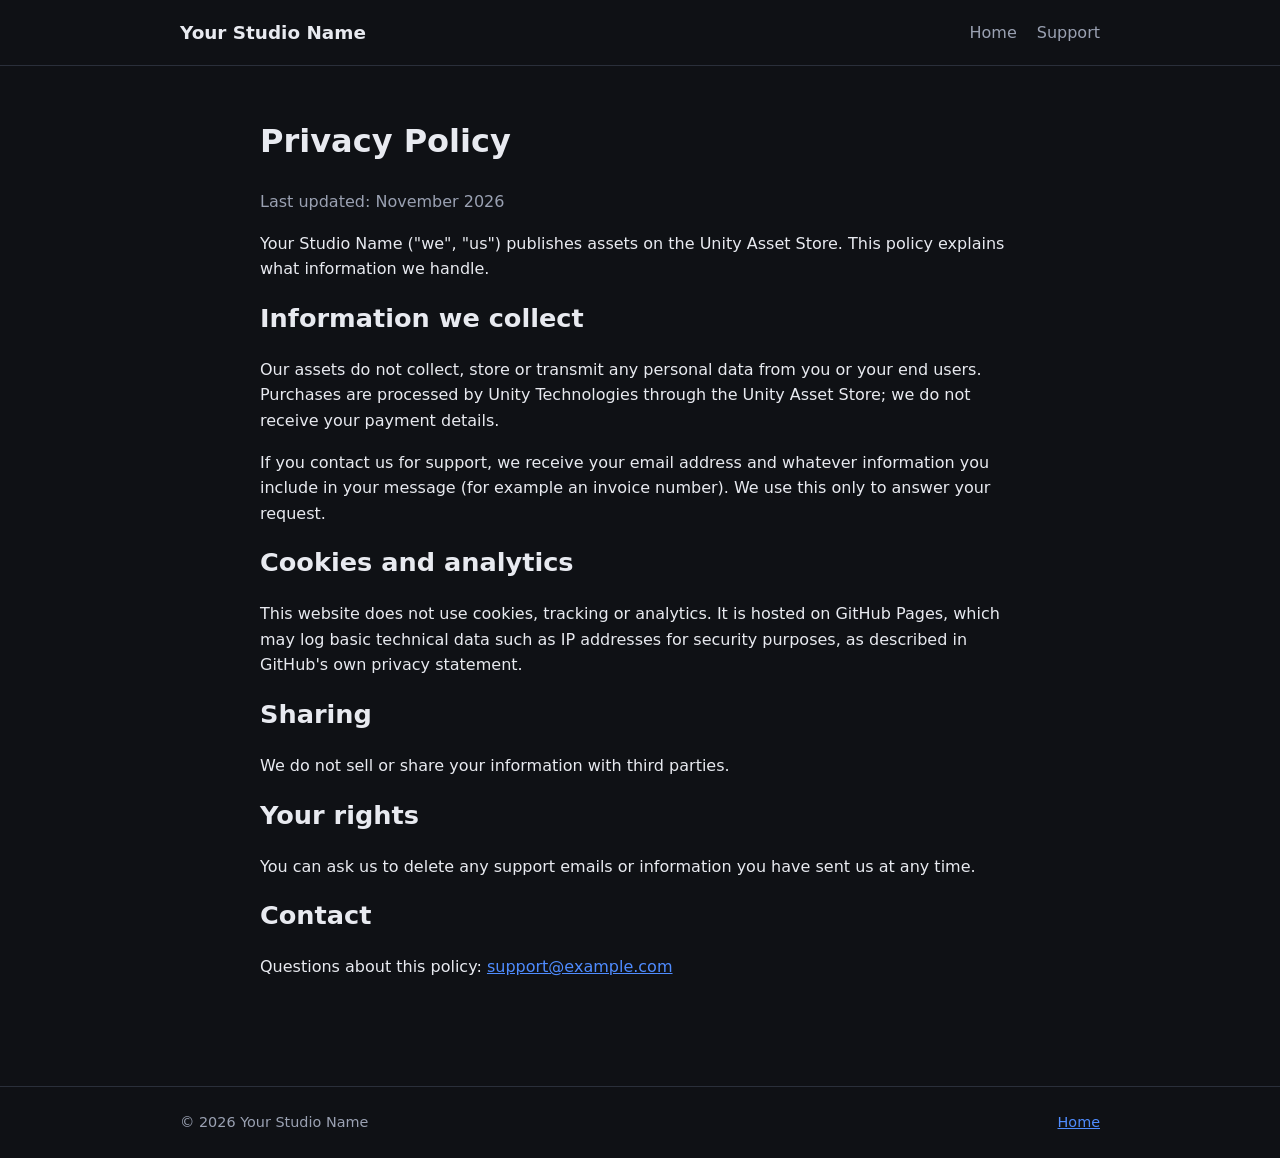
==== privacy.html @ 952645e7 "Add Unity publisher website Co-Authored-By: Claude Opus 5.5 <noreply@anthropic.com>" ====
<!doctype html>
<html lang="en">
<head>
  <meta charset="utf-8">
  <meta name="viewport" content="width=device-width, initial-scale=1">
  <title>Privacy Policy | Studio</title>
  <link rel="stylesheet" href="style.css">
</head>
<body>
  <header>
    <div class="wrap">
      <nav>
        <a class="logo" href="index.html" data-field="studioName">Your Studio Name</a>
        <ul>
          <li><a href="index.html">Home</a></li>
          <li><a href="index.html#support">Support</a></li>
        </ul>
      </nav>
    </div>
  </header>

  <main class="wrap legal">
    <h1>Privacy Policy</h1>
    <p class="muted">Last updated: <span id="updated">November 2026</span></p>

    <p><span data-field="studioName"></span> ("we", "us") publishes assets on the Unity Asset Store. This policy explains what information we handle.</p>

    <h2>Information we collect</h2>
    <p>Our assets do not collect, store or transmit any personal data from you or your end users. Purchases are processed by Unity Technologies through the Unity Asset Store; we do not receive your payment details.</p>
    <p>If you contact us for support, we receive your email address and whatever information you include in your message (for example an invoice number). We use this only to answer your request.</p>

    <h2>Cookies and analytics</h2>
    <p>This website does not use cookies, tracking or analytics. It is hosted on GitHub Pages, which may log basic technical data such as IP addresses for security purposes, as described in GitHub's own privacy statement.</p>

    <h2>Sharing</h2>
    <p>We do not sell or share your information with third parties.</p>

    <h2>Your rights</h2>
    <p>You can ask us to delete any support emails or information you have sent us at any time.</p>

    <h2>Contact</h2>
    <p>Questions about this policy: <a data-email href="#"></a></p>
  </main>

  <footer>
    <div class="wrap">
      <span>&copy; <span id="year"></span> <span data-field="studioName"></span></span>
      <a href="index.html">Home</a>
    </div>
  </footer>

  <script src="config.js"></script>
  <script src="site.js"></script>
</body>
</html>
---- style.css ----
:root {
  --bg: #0f1115;
  --surface: #181b22;
  --border: #2a2f3a;
  --text: #e8eaf0;
  --muted: #9aa1b2;
  --accent: #4f8cff;
}
* { box-sizing: border-box; }
body {
  margin: 0;
  font-family: system-ui, -apple-system, "Segoe UI", Roboto, sans-serif;
  background: var(--bg);
  color: var(--text);
  line-height: 1.6;
}
a { color: var(--accent); }
.wrap { max-width: 960px; margin: 0 auto; padding: 0 20px; }
header { border-bottom: 1px solid var(--border); }
nav { display: flex; justify-content: space-between; align-items: center; padding: 18px 0; gap: 12px; flex-wrap: wrap; }
.logo { font-weight: 700; font-size: 1.15rem; color: var(--text); text-decoration: none; }
nav ul { list-style: none; display: flex; gap: 20px; margin: 0; padding: 0; }
nav ul a { color: var(--muted); text-decoration: none; }
nav ul a:hover { color: var(--text); }
.hero { padding: 80px 0 60px; }
.hero h1 { font-size: clamp(2rem, 5vw, 3rem); margin: 0 0 12px; line-height: 1.15; }
.hero p { color: var(--muted); font-size: 1.15rem; max-width: 620px; margin: 0 0 28px; }
.btn { display: inline-block; padding: 12px 22px; border-radius: 8px; background: var(--accent); color: #fff; text-decoration: none; font-weight: 600; margin-right: 10px; margin-bottom: 10px; }
.btn.secondary { background: transparent; border: 1px solid var(--border); color: var(--text); }
section { padding: 40px 0; }
h2 { font-size: 1.6rem; margin: 0 0 18px; }
.grid { display: grid; grid-template-columns: repeat(auto-fill, minmax(260px, 1fr)); gap: 16px; }
.card { display: block; background: var(--surface); border: 1px solid var(--border); border-radius: 12px; padding: 22px; color: var(--text); text-decoration: none; }
a.card:hover { border-color: var(--accent); }
.card h3 { margin: 0 0 8px; }
.card p { margin: 0; color: var(--muted); }
.muted { color: var(--muted); }
.legal { max-width: 760px; padding: 50px 0; }
.legal h1 { margin-top: 0; }
footer { border-top: 1px solid var(--border); padding: 24px 0; color: var(--muted); font-size: .9rem; margin-top: 40px; }
footer .wrap { display: flex; justify-content: space-between; flex-wrap: wrap; gap: 10px; }
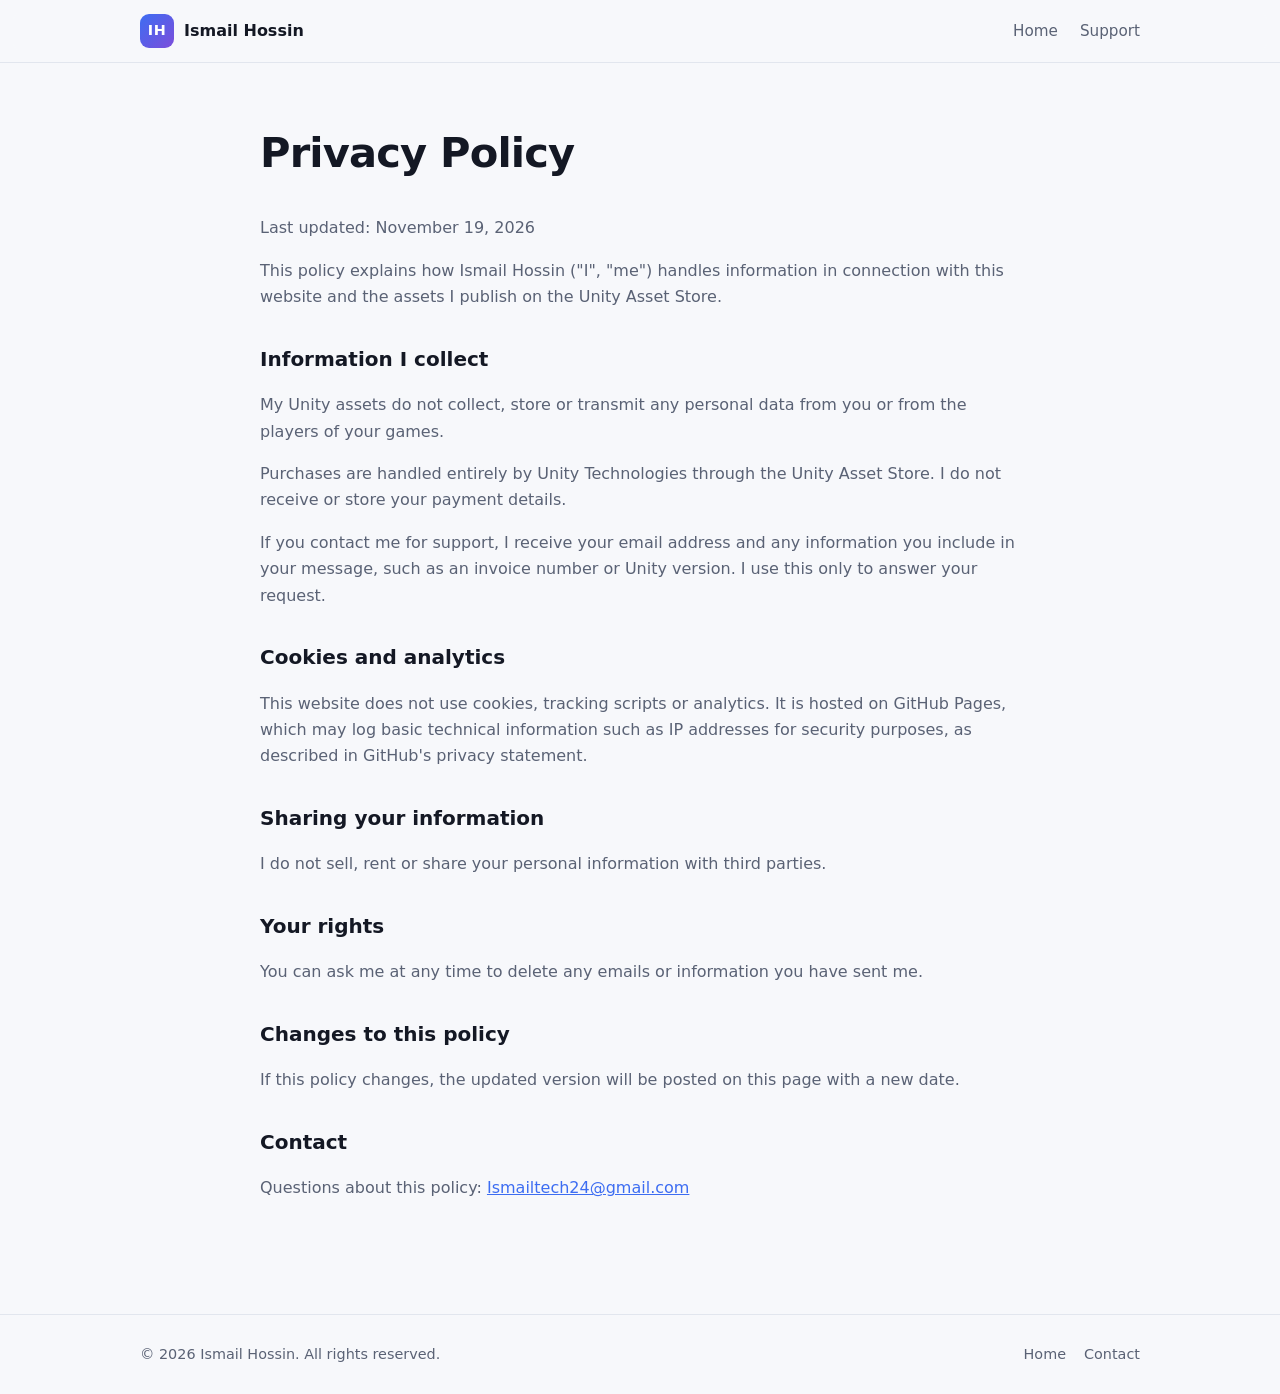
==== commit ceb4bb54: "Add publisher name and email, redesign site Co-Authored-By: Claude Opus 5.5 <noreply@anthropic.com>" ====
--- a/privacy.html
+++ b/privacy.html
@@ -3,14 +3,16 @@
 <head>
   <meta charset="utf-8">
   <meta name="viewport" content="width=device-width, initial-scale=1">
-  <title>Privacy Policy | Studio</title>
+  <title>Privacy Policy | Ismail Hossin</title>
+  <meta name="description" content="Privacy policy for Ismail Hossin, Unity Asset Store publisher.">
+  <link rel="icon" href="data:image/svg+xml,%3Csvg xmlns='http://www.w3.org/2000/svg' viewBox='0 0 64 64'%3E%3Cdefs%3E%3ClinearGradient id='g' x1='0' y1='0' x2='1' y2='1'%3E%3Cstop offset='0' stop-color='%235b8cff'/%3E%3Cstop offset='1' stop-color='%238b5cf6'/%3E%3C/linearGradient%3E%3C/defs%3E%3Crect width='64' height='64' rx='16' fill='url(%23g)'/%3E%3Ctext x='32' y='42' font-family='Arial' font-weight='700' font-size='26' fill='white' text-anchor='middle'%3EIH%3C/text%3E%3C/svg%3E">
   <link rel="stylesheet" href="style.css">
 </head>
 <body>
   <header>
     <div class="wrap">
       <nav>
-        <a class="logo" href="index.html" data-field="studioName">Your Studio Name</a>
+        <a class="logo" href="index.html"><span class="logo-mark">IH</span>Ismail Hossin</a>
         <ul>
           <li><a href="index.html">Home</a></li>
           <li><a href="index.html#support">Support</a></li>
@@ -21,31 +23,35 @@
 
   <main class="wrap legal">
     <h1>Privacy Policy</h1>
-    <p class="muted">Last updated: <span id="updated">November 2026</span></p>
+    <p>Last updated: November 19, 2026</p>
 
-    <p><span data-field="studioName"></span> ("we", "us") publishes assets on the Unity Asset Store. This policy explains what information we handle.</p>
+    <p>This policy explains how Ismail Hossin ("I", "me") handles information in connection with this website and the assets I publish on the Unity Asset Store.</p>
 
-    <h2>Information we collect</h2>
-    <p>Our assets do not collect, store or transmit any personal data from you or your end users. Purchases are processed by Unity Technologies through the Unity Asset Store; we do not receive your payment details.</p>
-    <p>If you contact us for support, we receive your email address and whatever information you include in your message (for example an invoice number). We use this only to answer your request.</p>
+    <h2>Information I collect</h2>
+    <p>My Unity assets do not collect, store or transmit any personal data from you or from the players of your games.</p>
+    <p>Purchases are handled entirely by Unity Technologies through the Unity Asset Store. I do not receive or store your payment details.</p>
+    <p>If you contact me for support, I receive your email address and any information you include in your message, such as an invoice number or Unity version. I use this only to answer your request.</p>
 
     <h2>Cookies and analytics</h2>
-    <p>This website does not use cookies, tracking or analytics. It is hosted on GitHub Pages, which may log basic technical data such as IP addresses for security purposes, as described in GitHub's own privacy statement.</p>
+    <p>This website does not use cookies, tracking scripts or analytics. It is hosted on GitHub Pages, which may log basic technical information such as IP addresses for security purposes, as described in GitHub's privacy statement.</p>
 
-    <h2>Sharing</h2>
-    <p>We do not sell or share your information with third parties.</p>
+    <h2>Sharing your information</h2>
+    <p>I do not sell, rent or share your personal information with third parties.</p>
 
     <h2>Your rights</h2>
-    <p>You can ask us to delete any support emails or information you have sent us at any time.</p>
+    <p>You can ask me at any time to delete any emails or information you have sent me.</p>
+
+    <h2>Changes to this policy</h2>
+    <p>If this policy changes, the updated version will be posted on this page with a new date.</p>
 
     <h2>Contact</h2>
-    <p>Questions about this policy: <a data-email href="#"></a></p>
+    <p>Questions about this policy: <a href="mailto:Ismailtech24@gmail.com">Ismailtech24@gmail.com</a></p>
   </main>
 
   <footer>
     <div class="wrap">
-      <span>&copy; <span id="year"></span> <span data-field="studioName"></span></span>
-      <a href="index.html">Home</a>
+      <span>&copy; <span id="year">2026</span> Ismail Hossin. All rights reserved.</span>
+      <span><a href="index.html">Home</a><a href="mailto:Ismailtech24@gmail.com">Contact</a></span>
     </div>
   </footer>
 
--- a/style.css
+++ b/style.css
@@ -1,41 +1,137 @@
 :root {
-  --bg: #0f1115;
-  --surface: #181b22;
-  --border: #2a2f3a;
-  --text: #e8eaf0;
-  --muted: #9aa1b2;
-  --accent: #4f8cff;
+  --bg: #0c0e13;
+  --surface: #151922;
+  --surface-2: #1c2130;
+  --border: #262c3a;
+  --text: #eef0f5;
+  --muted: #9ba3b6;
+  --accent: #5b8cff;
+  --accent-2: #8b5cf6;
+  --on-accent: #ffffff;
+  --shadow: 0 10px 30px rgba(0, 0, 0, .35);
+}
+@media (prefers-color-scheme: light) {
+  :root {
+    --bg: #f7f8fb;
+    --surface: #ffffff;
+    --surface-2: #f0f2f7;
+    --border: #e2e6ee;
+    --text: #141824;
+    --muted: #5a6275;
+    --accent: #3d6df2;
+    --accent-2: #7c4ddb;
+    --shadow: 0 10px 30px rgba(20, 24, 36, .08);
+  }
 }
 * { box-sizing: border-box; }
+html { scroll-behavior: smooth; }
 body {
   margin: 0;
-  font-family: system-ui, -apple-system, "Segoe UI", Roboto, sans-serif;
+  font-family: "Inter", system-ui, -apple-system, "Segoe UI", Roboto, sans-serif;
   background: var(--bg);
   color: var(--text);
-  line-height: 1.6;
+  line-height: 1.65;
+  -webkit-font-smoothing: antialiased;
 }
 a { color: var(--accent); }
-.wrap { max-width: 960px; margin: 0 auto; padding: 0 20px; }
-header { border-bottom: 1px solid var(--border); }
-nav { display: flex; justify-content: space-between; align-items: center; padding: 18px 0; gap: 12px; flex-wrap: wrap; }
-.logo { font-weight: 700; font-size: 1.15rem; color: var(--text); text-decoration: none; }
-nav ul { list-style: none; display: flex; gap: 20px; margin: 0; padding: 0; }
-nav ul a { color: var(--muted); text-decoration: none; }
+.wrap { max-width: 1040px; margin: 0 auto; padding: 0 20px; }
+
+/* Header */
+header {
+  position: sticky; top: 0; z-index: 10;
+  background: color-mix(in srgb, var(--bg) 85%, transparent);
+  backdrop-filter: blur(10px);
+  border-bottom: 1px solid var(--border);
+}
+nav { display: flex; justify-content: space-between; align-items: center; padding: 14px 0; gap: 12px; }
+.logo { display: flex; align-items: center; gap: 10px; font-weight: 700; color: var(--text); text-decoration: none; }
+.logo-mark {
+  width: 34px; height: 34px; border-radius: 9px; display: grid; place-items: center;
+  background: linear-gradient(135deg, var(--accent), var(--accent-2));
+  color: var(--on-accent); font-size: .9rem; font-weight: 800; letter-spacing: .5px;
+}
+nav ul { list-style: none; display: flex; gap: 22px; margin: 0; padding: 0; }
+nav ul a { color: var(--muted); text-decoration: none; font-size: .95rem; }
 nav ul a:hover { color: var(--text); }
-.hero { padding: 80px 0 60px; }
-.hero h1 { font-size: clamp(2rem, 5vw, 3rem); margin: 0 0 12px; line-height: 1.15; }
-.hero p { color: var(--muted); font-size: 1.15rem; max-width: 620px; margin: 0 0 28px; }
-.btn { display: inline-block; padding: 12px 22px; border-radius: 8px; background: var(--accent); color: #fff; text-decoration: none; font-weight: 600; margin-right: 10px; margin-bottom: 10px; }
-.btn.secondary { background: transparent; border: 1px solid var(--border); color: var(--text); }
-section { padding: 40px 0; }
-h2 { font-size: 1.6rem; margin: 0 0 18px; }
-.grid { display: grid; grid-template-columns: repeat(auto-fill, minmax(260px, 1fr)); gap: 16px; }
-.card { display: block; background: var(--surface); border: 1px solid var(--border); border-radius: 12px; padding: 22px; color: var(--text); text-decoration: none; }
-a.card:hover { border-color: var(--accent); }
-.card h3 { margin: 0 0 8px; }
+@media (max-width: 640px) { nav ul { gap: 14px; } nav ul li.hide-sm { display: none; } }
+
+/* Hero */
+.hero { padding: 96px 0 72px; position: relative; }
+.hero::before {
+  content: ""; position: absolute; inset: 0 -20vw auto; height: 420px; z-index: -1;
+  background: radial-gradient(600px 260px at 20% 30%, color-mix(in srgb, var(--accent) 22%, transparent), transparent 70%),
+              radial-gradient(500px 240px at 75% 20%, color-mix(in srgb, var(--accent-2) 18%, transparent), transparent 70%);
+}
+.badge {
+  display: inline-flex; align-items: center; gap: 8px; padding: 6px 12px; border-radius: 999px;
+  background: var(--surface); border: 1px solid var(--border); color: var(--muted); font-size: .85rem; margin-bottom: 20px;
+}
+.badge .dot { width: 8px; height: 8px; border-radius: 50%; background: #22c55e; }
+.hero h1 { font-size: clamp(2.3rem, 6vw, 3.6rem); margin: 0 0 16px; line-height: 1.1; letter-spacing: -.02em; }
+.grad { background: linear-gradient(90deg, var(--accent), var(--accent-2)); -webkit-background-clip: text; background-clip: text; color: transparent; }
+.hero p.lead { color: var(--muted); font-size: 1.15rem; max-width: 620px; margin: 0 0 32px; }
+.actions { display: flex; flex-wrap: wrap; gap: 12px; }
+.btn {
+  display: inline-flex; align-items: center; gap: 8px; padding: 12px 22px; border-radius: 10px;
+  background: linear-gradient(135deg, var(--accent), var(--accent-2)); color: var(--on-accent);
+  text-decoration: none; font-weight: 600; border: 0; transition: transform .15s ease, box-shadow .15s ease;
+}
+.btn:hover { transform: translateY(-1px); box-shadow: var(--shadow); }
+.btn.secondary { background: var(--surface); border: 1px solid var(--border); color: var(--text); }
+
+/* Sections */
+section { padding: 56px 0; }
+.section-head { margin-bottom: 28px; }
+.section-head h2 { font-size: clamp(1.6rem, 3.5vw, 2rem); margin: 0 0 6px; letter-spacing: -.01em; }
+.section-head p { margin: 0; color: var(--muted); }
+.grid { display: grid; grid-template-columns: repeat(auto-fill, minmax(260px, 1fr)); gap: 18px; }
+.card {
+  display: block; background: var(--surface); border: 1px solid var(--border); border-radius: 14px;
+  padding: 24px; color: var(--text); text-decoration: none; transition: border-color .15s ease, transform .15s ease;
+}
+a.card:hover { border-color: var(--accent); transform: translateY(-2px); }
+.card h3 { margin: 0 0 8px; font-size: 1.1rem; }
 .card p { margin: 0; color: var(--muted); }
-.muted { color: var(--muted); }
-.legal { max-width: 760px; padding: 50px 0; }
-.legal h1 { margin-top: 0; }
-footer { border-top: 1px solid var(--border); padding: 24px 0; color: var(--muted); font-size: .9rem; margin-top: 40px; }
-footer .wrap { display: flex; justify-content: space-between; flex-wrap: wrap; gap: 10px; }
+.icon {
+  width: 44px; height: 44px; border-radius: 11px; display: grid; place-items: center; margin-bottom: 16px;
+  background: color-mix(in srgb, var(--accent) 14%, transparent); color: var(--accent);
+}
+.icon svg { width: 22px; height: 22px; }
+.tag {
+  display: inline-block; font-size: .75rem; font-weight: 600; padding: 3px 10px; border-radius: 999px; margin-bottom: 12px;
+  background: color-mix(in srgb, var(--accent-2) 16%, transparent); color: var(--accent-2);
+}
+.more { display: inline-block; margin-top: 14px; color: var(--accent); font-weight: 600; font-size: .9rem; }
+
+/* About */
+.about { display: grid; grid-template-columns: 1.4fr 1fr; gap: 28px; align-items: start; }
+.about p { color: var(--muted); margin-top: 0; }
+.facts { list-style: none; margin: 0; padding: 0; }
+.facts li { display: flex; justify-content: space-between; gap: 12px; padding: 12px 0; border-bottom: 1px solid var(--border); }
+.facts li:last-child { border-bottom: 0; }
+.facts span:first-child { color: var(--muted); }
+@media (max-width: 760px) { .about { grid-template-columns: 1fr; } }
+
+/* Contact */
+.contact {
+  background: linear-gradient(135deg, color-mix(in srgb, var(--accent) 12%, var(--surface)), color-mix(in srgb, var(--accent-2) 12%, var(--surface)));
+  border: 1px solid var(--border); border-radius: 18px; padding: 40px; text-align: center;
+}
+.contact h2 { margin: 0 0 8px; font-size: clamp(1.6rem, 3.5vw, 2rem); }
+.contact p { color: var(--muted); max-width: 560px; margin: 0 auto 24px; }
+.contact .email { font-size: 1.1rem; font-weight: 600; word-break: break-all; }
+.contact ul { list-style: none; padding: 0; margin: 24px auto 0; display: flex; flex-wrap: wrap; justify-content: center; gap: 10px 24px; color: var(--muted); font-size: .92rem; }
+@media (max-width: 560px) { .contact { padding: 28px 18px; } }
+
+/* Legal page */
+.legal { max-width: 760px; padding: 56px 0; }
+.legal h1 { margin-top: 0; font-size: clamp(2rem, 5vw, 2.6rem); letter-spacing: -.02em; }
+.legal h2 { font-size: 1.25rem; margin-top: 32px; }
+.legal p, .legal li { color: var(--muted); }
+
+/* Footer */
+footer { border-top: 1px solid var(--border); padding: 28px 0; color: var(--muted); font-size: .9rem; margin-top: 40px; }
+footer .wrap { display: flex; justify-content: space-between; flex-wrap: wrap; gap: 12px; }
+footer a { color: var(--muted); text-decoration: none; margin-left: 18px; }
+footer a:first-child { margin-left: 0; }
+footer a:hover { color: var(--text); }
